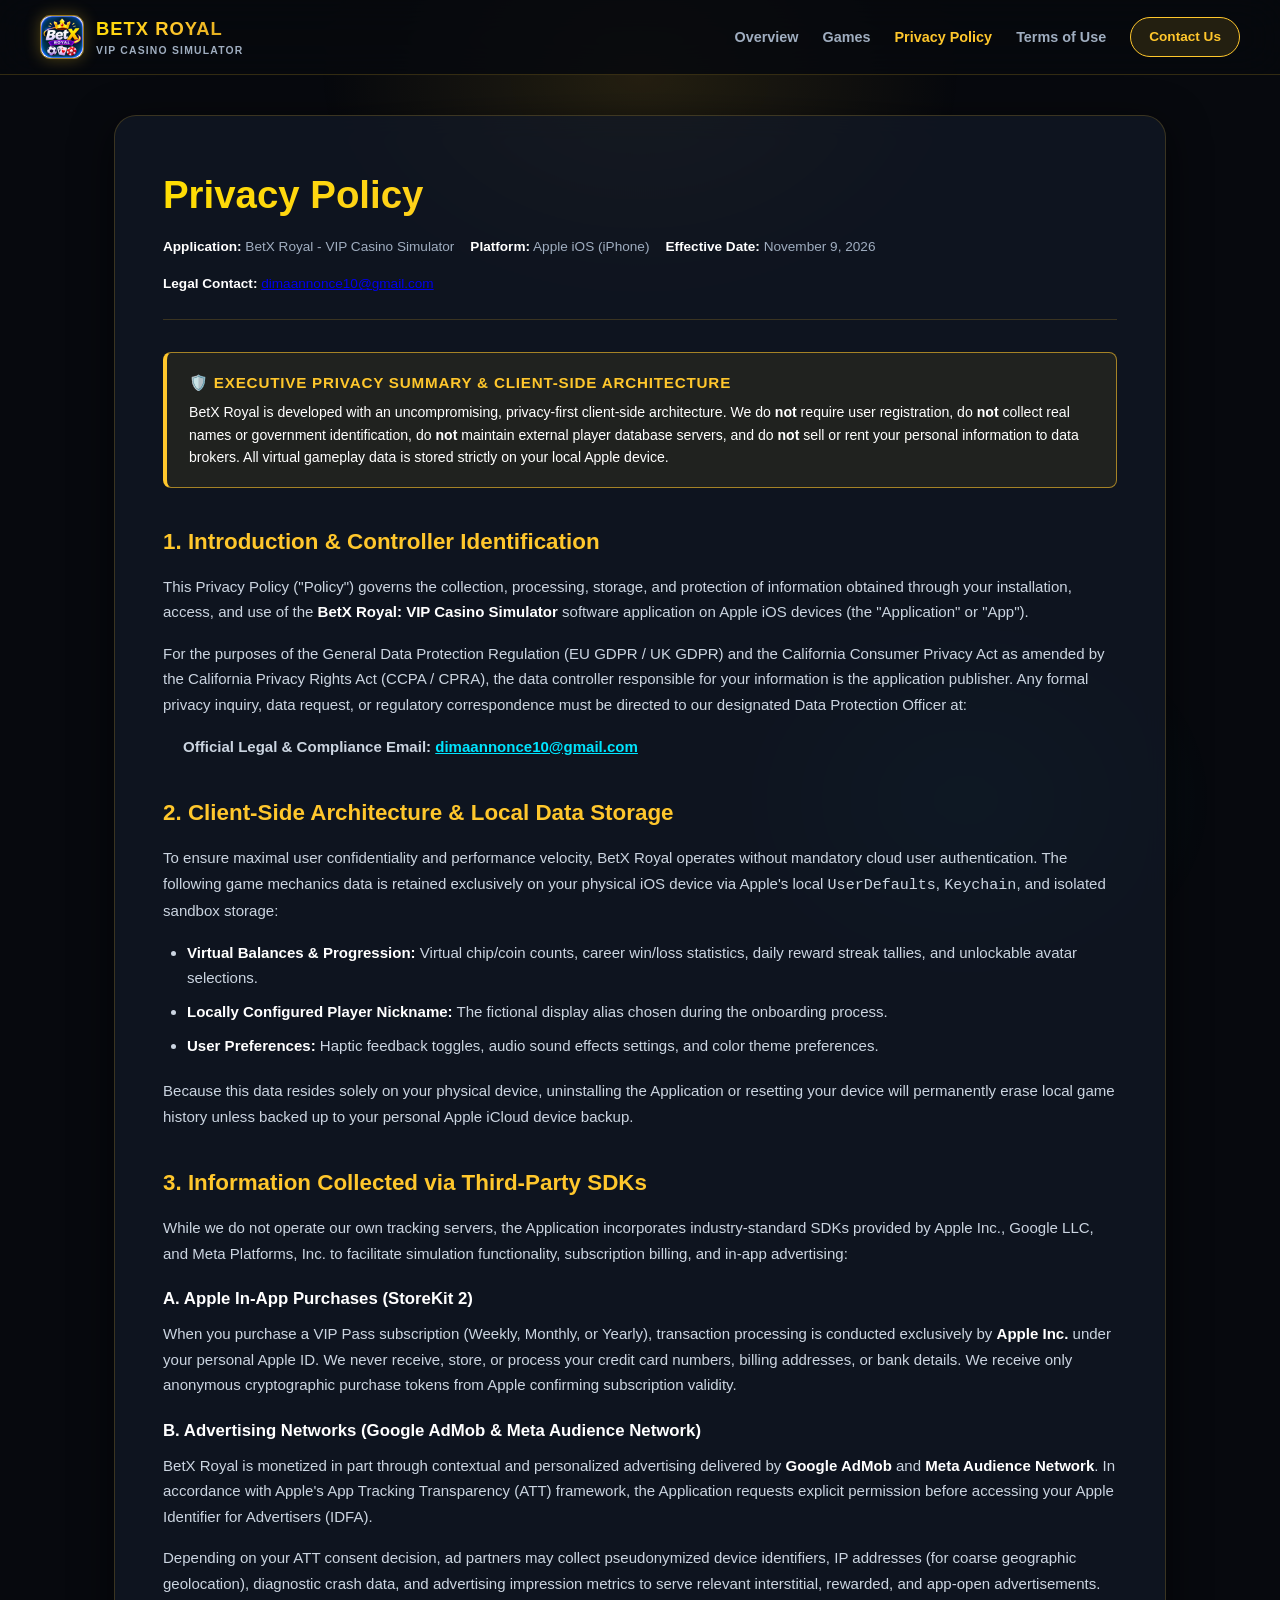
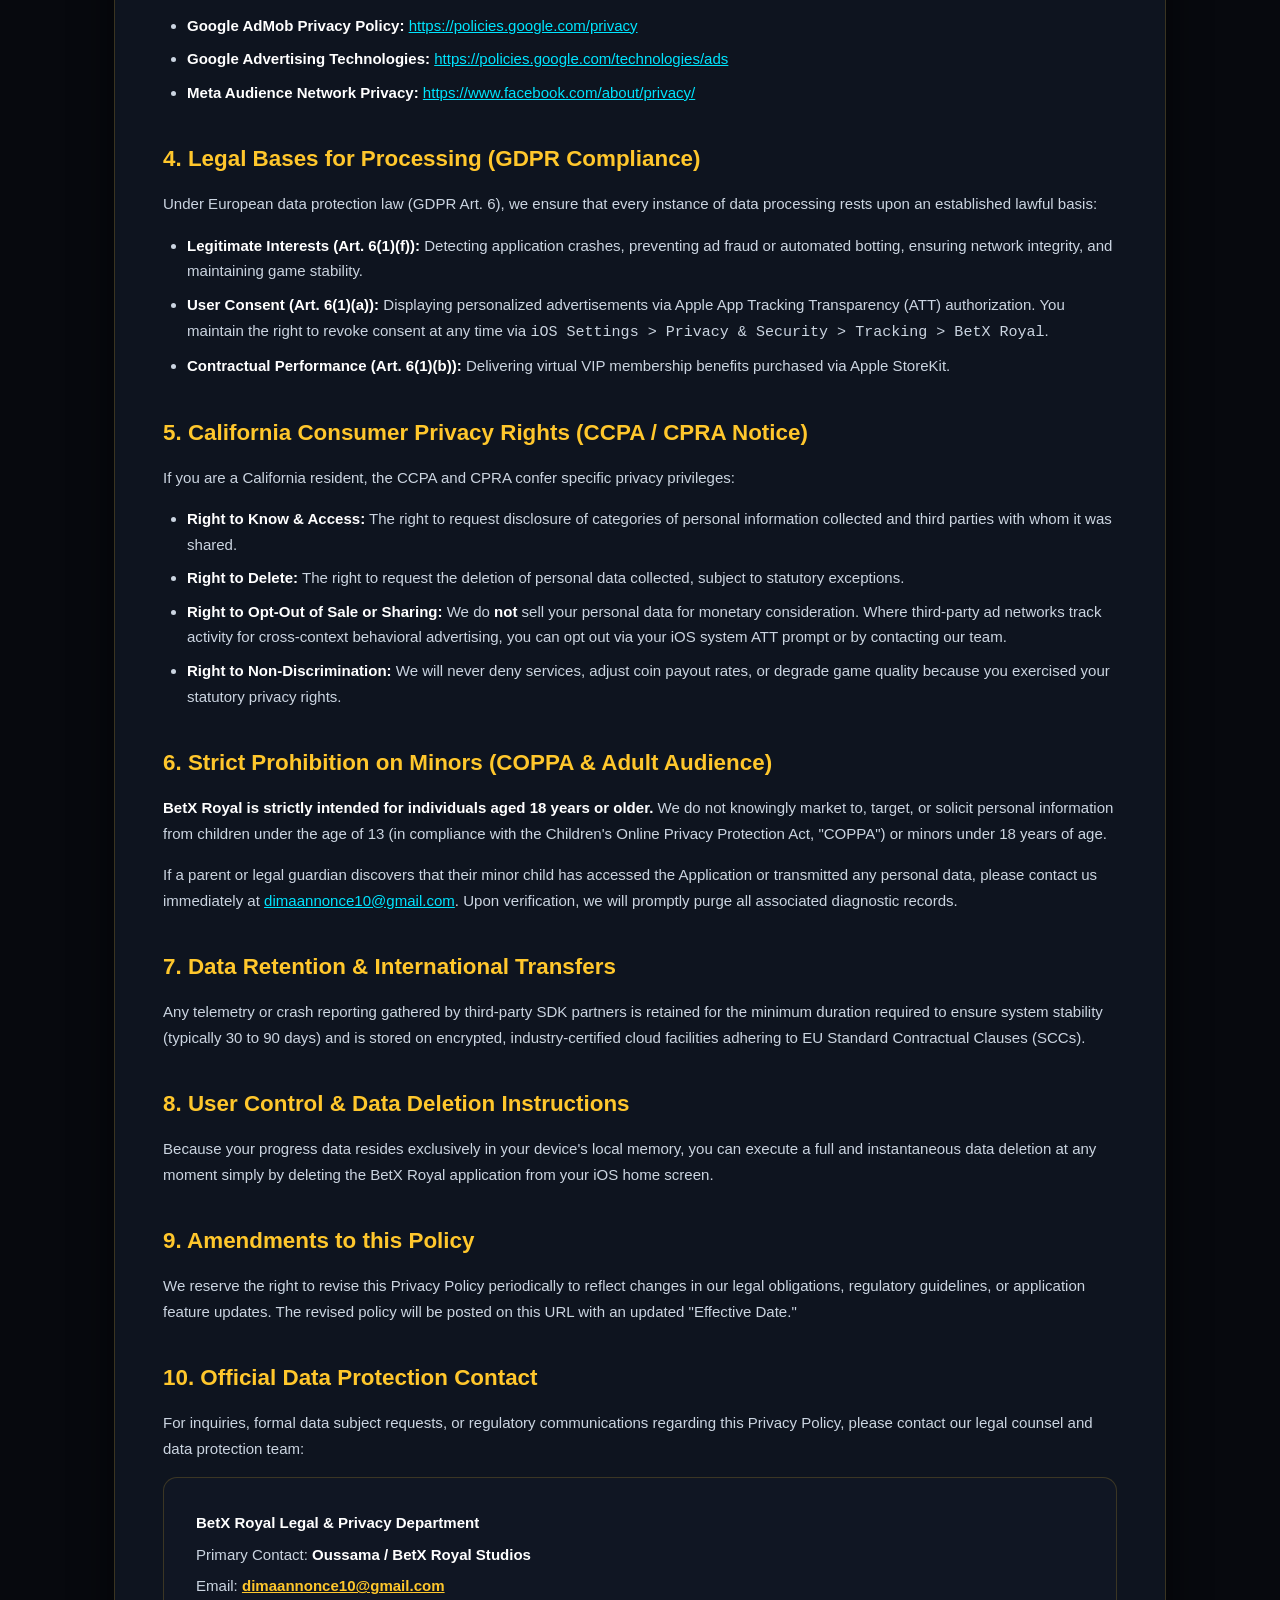
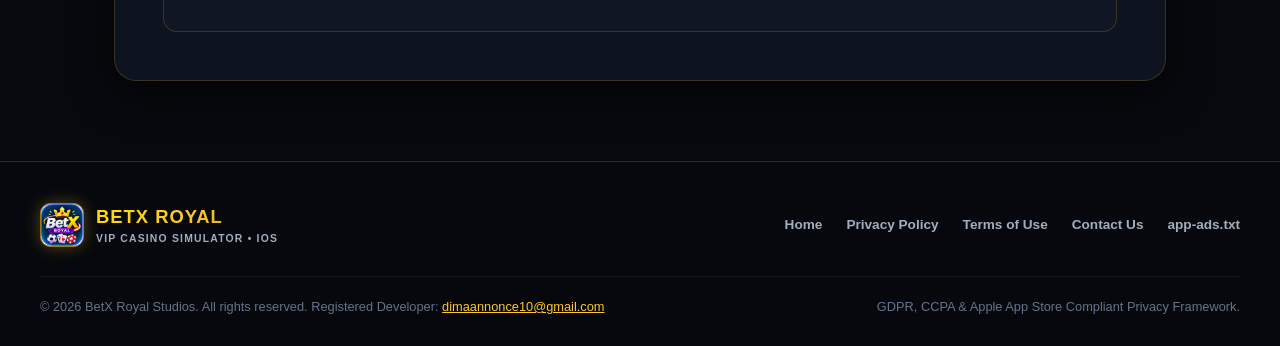
==== privacy.html @ 53bc8b68 "Add luxury marketing portal, lawyer-grade privacy policy, terms of use, contact hub, and app-ads.txt" ====
<!DOCTYPE html>
<html lang="en">
<head>
    <meta charset="UTF-8">
    <meta name="viewport" content="width=device-width, initial-scale=1.0">
    <title>Privacy Policy | BetX Royal - VIP Casino Simulator</title>
    <meta name="description" content="Official Privacy Policy for BetX Royal (iOS). Compliant with GDPR, CCPA/CPRA, and Apple App Store Review Guidelines.">
    <link rel="stylesheet" href="assets/style.css">
    <link rel="icon" type="image/png" href="assets/logo.png">
</head>
<body>
    <div class="bg-glow-1"></div>
    <div class="bg-glow-2"></div>

    <!-- Navigation Header -->
    <header class="navbar">
        <div class="nav-container">
            <a href="index.html" class="brand-link">
                <img src="assets/logo.png" alt="BetX Royal Logo" class="brand-logo">
                <div class="brand-text">
                    <h1>BETX ROYAL</h1>
                    <p>VIP Casino Simulator</p>
                </div>
            </a>
            <nav class="nav-links">
                <a href="index.html">Overview</a>
                <a href="index.html#games">Games</a>
                <a href="privacy.html" class="active">Privacy Policy</a>
                <a href="terms.html">Terms of Use</a>
                <a href="contact.html" class="btn-contact-nav">Contact Us</a>
            </nav>
        </div>
    </header>

    <!-- Main Content -->
    <main class="content-wrapper">
        <div class="legal-card">
            <div class="legal-header">
                <h1>Privacy Policy</h1>
                <div class="legal-meta">
                    <span><strong>Application:</strong> BetX Royal - VIP Casino Simulator</span>
                    <span><strong>Platform:</strong> Apple iOS (iPhone)</span>
                    <span><strong>Effective Date:</strong> November 9, 2026</span>
                    <span><strong>Legal Contact:</strong> <a href="mailto:dimaannonce10@gmail.com">dimaannonce10@gmail.com</a></span>
                </div>
            </div>

            <!-- Lawyer Alert Notice -->
            <div class="legal-alert">
                <h4>🛡️ Executive Privacy Summary & Client-Side Architecture</h4>
                <p>
                    BetX Royal is developed with an uncompromising, privacy-first client-side architecture. We do <strong>not</strong> require user registration, do <strong>not</strong> collect real names or government identification, do <strong>not</strong> maintain external player database servers, and do <strong>not</strong> sell or rent your personal information to data brokers. All virtual gameplay data is stored strictly on your local Apple device.
                </p>
            </div>

            <div class="legal-content">
                <h2>1. Introduction & Controller Identification</h2>
                <p>
                    This Privacy Policy ("Policy") governs the collection, processing, storage, and protection of information obtained through your installation, access, and use of the <strong>BetX Royal: VIP Casino Simulator</strong> software application on Apple iOS devices (the "Application" or "App"). 
                </p>
                <p>
                    For the purposes of the General Data Protection Regulation (EU GDPR / UK GDPR) and the California Consumer Privacy Act as amended by the California Privacy Rights Act (CCPA / CPRA), the data controller responsible for your information is the application publisher. Any formal privacy inquiry, data request, or regulatory correspondence must be directed to our designated Data Protection Officer at:
                </p>
                <p style="padding-left: 20px; font-weight: 600;">
                    Official Legal & Compliance Email: <a href="mailto:dimaannonce10@gmail.com">dimaannonce10@gmail.com</a>
                </p>

                <h2>2. Client-Side Architecture & Local Data Storage</h2>
                <p>
                    To ensure maximal user confidentiality and performance velocity, BetX Royal operates without mandatory cloud user authentication. The following game mechanics data is retained exclusively on your physical iOS device via Apple's local <code>UserDefaults</code>, <code>Keychain</code>, and isolated sandbox storage:
                </p>
                <ul>
                    <li><strong>Virtual Balances & Progression:</strong> Virtual chip/coin counts, career win/loss statistics, daily reward streak tallies, and unlockable avatar selections.</li>
                    <li><strong>Locally Configured Player Nickname:</strong> The fictional display alias chosen during the onboarding process.</li>
                    <li><strong>User Preferences:</strong> Haptic feedback toggles, audio sound effects settings, and color theme preferences.</li>
                </ul>
                <p>
                    Because this data resides solely on your physical device, uninstalling the Application or resetting your device will permanently erase local game history unless backed up to your personal Apple iCloud device backup.
                </p>

                <h2>3. Information Collected via Third-Party SDKs</h2>
                <p>
                    While we do not operate our own tracking servers, the Application incorporates industry-standard SDKs provided by Apple Inc., Google LLC, and Meta Platforms, Inc. to facilitate simulation functionality, subscription billing, and in-app advertising:
                </p>
                
                <h3>A. Apple In-App Purchases (StoreKit 2)</h3>
                <p>
                    When you purchase a VIP Pass subscription (Weekly, Monthly, or Yearly), transaction processing is conducted exclusively by <strong>Apple Inc.</strong> under your personal Apple ID. We never receive, store, or process your credit card numbers, billing addresses, or bank details. We receive only anonymous cryptographic purchase tokens from Apple confirming subscription validity.
                </p>

                <h3>B. Advertising Networks (Google AdMob & Meta Audience Network)</h3>
                <p>
                    BetX Royal is monetized in part through contextual and personalized advertising delivered by <strong>Google AdMob</strong> and <strong>Meta Audience Network</strong>. In accordance with Apple's App Tracking Transparency (ATT) framework, the Application requests explicit permission before accessing your Apple Identifier for Advertisers (IDFA).
                </p>
                <p>
                    Depending on your ATT consent decision, ad partners may collect pseudonymized device identifiers, IP addresses (for coarse geographic geolocation), diagnostic crash data, and advertising impression metrics to serve relevant interstitial, rewarded, and app-open advertisements.
                </p>
                <ul>
                    <li><strong>Google AdMob Privacy Policy:</strong> <a href="https://policies.google.com/privacy" target="_blank" rel="noopener">https://policies.google.com/privacy</a></li>
                    <li><strong>Google Advertising Technologies:</strong> <a href="https://policies.google.com/technologies/ads" target="_blank" rel="noopener">https://policies.google.com/technologies/ads</a></li>
                    <li><strong>Meta Audience Network Privacy:</strong> <a href="https://www.facebook.com/about/privacy/" target="_blank" rel="noopener">https://www.facebook.com/about/privacy/</a></li>
                </ul>

                <h2>4. Legal Bases for Processing (GDPR Compliance)</h2>
                <p>
                    Under European data protection law (GDPR Art. 6), we ensure that every instance of data processing rests upon an established lawful basis:
                </p>
                <ul>
                    <li><strong>Legitimate Interests (Art. 6(1)(f)):</strong> Detecting application crashes, preventing ad fraud or automated botting, ensuring network integrity, and maintaining game stability.</li>
                    <li><strong>User Consent (Art. 6(1)(a)):</strong> Displaying personalized advertisements via Apple App Tracking Transparency (ATT) authorization. You maintain the right to revoke consent at any time via <code>iOS Settings &gt; Privacy & Security &gt; Tracking &gt; BetX Royal</code>.</li>
                    <li><strong>Contractual Performance (Art. 6(1)(b)):</strong> Delivering virtual VIP membership benefits purchased via Apple StoreKit.</li>
                </ul>

                <h2>5. California Consumer Privacy Rights (CCPA / CPRA Notice)</h2>
                <p>
                    If you are a California resident, the CCPA and CPRA confer specific privacy privileges:
                </p>
                <ul>
                    <li><strong>Right to Know & Access:</strong> The right to request disclosure of categories of personal information collected and third parties with whom it was shared.</li>
                    <li><strong>Right to Delete:</strong> The right to request the deletion of personal data collected, subject to statutory exceptions.</li>
                    <li><strong>Right to Opt-Out of Sale or Sharing:</strong> We do <strong>not</strong> sell your personal data for monetary consideration. Where third-party ad networks track activity for cross-context behavioral advertising, you can opt out via your iOS system ATT prompt or by contacting our team.</li>
                    <li><strong>Right to Non-Discrimination:</strong> We will never deny services, adjust coin payout rates, or degrade game quality because you exercised your statutory privacy rights.</li>
                </ul>

                <h2>6. Strict Prohibition on Minors (COPPA & Adult Audience)</h2>
                <p>
                    <strong>BetX Royal is strictly intended for individuals aged 18 years or older.</strong> We do not knowingly market to, target, or solicit personal information from children under the age of 13 (in compliance with the Children's Online Privacy Protection Act, "COPPA") or minors under 18 years of age.
                </p>
                <p>
                    If a parent or legal guardian discovers that their minor child has accessed the Application or transmitted any personal data, please contact us immediately at <a href="mailto:dimaannonce10@gmail.com">dimaannonce10@gmail.com</a>. Upon verification, we will promptly purge all associated diagnostic records.
                </p>

                <h2>7. Data Retention & International Transfers</h2>
                <p>
                    Any telemetry or crash reporting gathered by third-party SDK partners is retained for the minimum duration required to ensure system stability (typically 30 to 90 days) and is stored on encrypted, industry-certified cloud facilities adhering to EU Standard Contractual Clauses (SCCs).
                </p>

                <h2>8. User Control & Data Deletion Instructions</h2>
                <p>
                    Because your progress data resides exclusively in your device's local memory, you can execute a full and instantaneous data deletion at any moment simply by deleting the BetX Royal application from your iOS home screen.
                </p>

                <h2>9. Amendments to this Policy</h2>
                <p>
                    We reserve the right to revise this Privacy Policy periodically to reflect changes in our legal obligations, regulatory guidelines, or application feature updates. The revised policy will be posted on this URL with an updated "Effective Date."
                </p>

                <h2>10. Official Data Protection Contact</h2>
                <p>
                    For inquiries, formal data subject requests, or regulatory communications regarding this Privacy Policy, please contact our legal counsel and data protection team:
                </p>
                <div class="contact-info-card" style="margin-top: 16px;">
                    <p style="margin-bottom: 6px;"><strong>BetX Royal Legal & Privacy Department</strong></p>
                    <p style="margin-bottom: 6px;">Primary Contact: <strong>Oussama / BetX Royal Studios</strong></p>
                    <p style="margin-bottom: 0;">Email: <a href="mailto:dimaannonce10@gmail.com" style="color: var(--gold); font-weight: 700;">dimaannonce10@gmail.com</a></p>
                </div>
            </div>
        </div>
    </main>

    <!-- Footer -->
    <footer class="footer">
        <div class="footer-container">
            <div class="footer-top">
                <a href="index.html" class="brand-link">
                    <img src="assets/logo.png" alt="BetX Royal" class="brand-logo">
                    <div class="brand-text">
                        <h1>BETX ROYAL</h1>
                        <p>VIP Casino Simulator &bull; iOS</p>
                    </div>
                </a>
                <div class="footer-links">
                    <a href="index.html">Home</a>
                    <a href="privacy.html">Privacy Policy</a>
                    <a href="terms.html">Terms of Use</a>
                    <a href="contact.html">Contact Us</a>
                    <a href="app-ads.txt">app-ads.txt</a>
                </div>
            </div>
            <div class="footer-bottom">
                <div>&copy; 2026 BetX Royal Studios. All rights reserved. Registered Developer: <a href="mailto:dimaannonce10@gmail.com" style="color: var(--gold);">dimaannonce10@gmail.com</a></div>
                <div>GDPR, CCPA & Apple App Store Compliant Privacy Framework.</div>
            </div>
        </div>
    </footer>
</body>
</html>
---- assets/style.css ----
:root {
    --bg-primary: #07090E;
    --bg-secondary: #0C1018;
    --bg-card: rgba(18, 24, 38, 0.75);
    --bg-card-hover: rgba(26, 34, 52, 0.9);
    --gold: #FFC72C;
    --gold-light: #FFE082;
    --gold-dark: #D4A017;
    --gold-gradient: linear-gradient(135deg, #FFDF00 0%, #FFC72C 50%, #D4A017 100%);
    --cyan: #00E5FF;
    --emerald: #00F084;
    --text-primary: #FFFFFF;
    --text-secondary: #A0AEC0;
    --text-muted: #64748B;
    --border-subtle: rgba(255, 199, 44, 0.18);
    --border-active: rgba(255, 199, 44, 0.6);
    --shadow-gold: 0 8px 32px rgba(255, 199, 44, 0.15);
    --shadow-cyan: 0 8px 32px rgba(0, 229, 255, 0.15);
    --radius-sm: 8px;
    --radius-md: 14px;
    --radius-lg: 22px;
}

* {
    margin: 0;
    padding: 0;
    box-sizing: border-box;
}

body {
    background-color: var(--bg-primary);
    color: var(--text-primary);
    font-family: -apple-system, BlinkMacSystemFont, "SF Pro Display", "Segoe UI", Roboto, Helvetica, Arial, sans-serif;
    line-height: 1.6;
    overflow-x: hidden;
    min-height: 100vh;
    display: flex;
    flex-direction: column;
}

/* Background Atmosphere Glows */
.bg-glow-1 {
    position: fixed;
    top: -150px;
    left: 50%;
    transform: translateX(-50%);
    width: 650px;
    height: 450px;
    background: radial-gradient(ellipse at center, rgba(255, 199, 44, 0.12) 0%, rgba(7, 9, 14, 0) 70%);
    pointer-events: none;
    z-index: 0;
}

.bg-glow-2 {
    position: fixed;
    bottom: -100px;
    right: 5%;
    width: 500px;
    height: 400px;
    background: radial-gradient(ellipse at center, rgba(0, 229, 255, 0.08) 0%, rgba(7, 9, 14, 0) 70%);
    pointer-events: none;
    z-index: 0;
}

/* Navigation Header */
header.navbar {
    position: sticky;
    top: 0;
    backdrop-filter: blur(20px);
    -webkit-backdrop-filter: blur(20px);
    background: rgba(7, 9, 14, 0.85);
    border-bottom: 1px solid var(--border-subtle);
    z-index: 100;
    padding: 14px 24px;
}

.nav-container {
    max-width: 1200px;
    margin: 0 auto;
    display: flex;
    justify-content: space-between;
    align-items: center;
}

.brand-link {
    display: flex;
    align-items: center;
    gap: 12px;
    text-decoration: none;
    color: var(--text-primary);
}

.brand-logo {
    width: 44px;
    height: 44px;
    border-radius: 10px;
    border: 1px solid var(--border-active);
    box-shadow: 0 0 16px rgba(255, 199, 44, 0.3);
    object-fit: cover;
}

.brand-text h1 {
    font-size: 1.15rem;
    font-weight: 900;
    letter-spacing: 1px;
    background: var(--gold-gradient);
    -webkit-background-clip: text;
    -webkit-text-fill-color: transparent;
}

.brand-text p {
    font-size: 0.65rem;
    font-weight: 700;
    letter-spacing: 1.2px;
    color: var(--text-secondary);
    text-transform: uppercase;
}

nav.nav-links {
    display: flex;
    align-items: center;
    gap: 24px;
}

nav.nav-links a {
    color: var(--text-secondary);
    text-decoration: none;
    font-size: 0.9rem;
    font-weight: 600;
    transition: color 0.2s ease, transform 0.2s ease;
}

nav.nav-links a:hover,
nav.nav-links a.active {
    color: var(--gold);
}

.btn-contact-nav {
    padding: 8px 18px;
    border-radius: 30px;
    background: rgba(255, 199, 44, 0.12);
    border: 1px solid var(--gold);
    color: var(--gold) !important;
    font-size: 0.85rem !important;
    font-weight: 700 !important;
}

.btn-contact-nav:hover {
    background: var(--gold) !important;
    color: #000000 !important;
    box-shadow: var(--shadow-gold);
}

/* Layout Container */
main.content-wrapper {
    flex: 1;
    max-width: 1100px;
    width: 100%;
    margin: 0 auto;
    padding: 40px 24px 80px;
    position: relative;
    z-index: 1;
}

/* Hero Section */
.hero-section {
    text-align: center;
    padding: 40px 0 60px;
}

.badge-pill {
    display: inline-flex;
    align-items: center;
    gap: 8px;
    padding: 6px 16px;
    background: rgba(255, 199, 44, 0.12);
    border: 1px solid var(--border-active);
    border-radius: 30px;
    font-size: 0.75rem;
    font-weight: 800;
    letter-spacing: 1px;
    color: var(--gold);
    text-transform: uppercase;
    margin-bottom: 24px;
    box-shadow: 0 0 20px rgba(255, 199, 44, 0.2);
}

.hero-title {
    font-size: 3rem;
    font-weight: 900;
    line-height: 1.15;
    margin-bottom: 18px;
    letter-spacing: -0.5px;
}

.hero-title span.highlight {
    background: var(--gold-gradient);
    -webkit-background-clip: text;
    -webkit-text-fill-color: transparent;
}

.hero-subtitle {
    font-size: 1.15rem;
    color: var(--text-secondary);
    max-width: 720px;
    margin: 0 auto 36px;
}

.hero-cta-group {
    display: flex;
    justify-content: center;
    gap: 16px;
    flex-wrap: wrap;
    margin-bottom: 50px;
}

.btn-primary {
    display: inline-flex;
    align-items: center;
    gap: 10px;
    padding: 14px 32px;
    background: var(--gold-gradient);
    color: #07090E;
    font-weight: 800;
    font-size: 1rem;
    border-radius: 30px;
    text-decoration: none;
    box-shadow: var(--shadow-gold);
    transition: transform 0.2s, box-shadow 0.2s;
}

.btn-primary:hover {
    transform: translateY(-2px);
    box-shadow: 0 12px 36px rgba(255, 199, 44, 0.35);
}

.btn-secondary {
    display: inline-flex;
    align-items: center;
    gap: 10px;
    padding: 14px 28px;
    background: rgba(255, 255, 255, 0.05);
    color: var(--text-primary);
    border: 1px solid var(--border-subtle);
    font-weight: 700;
    font-size: 1rem;
    border-radius: 30px;
    text-decoration: none;
    transition: background 0.2s, border-color 0.2s;
}

.btn-secondary:hover {
    background: rgba(255, 255, 255, 0.1);
    border-color: var(--gold);
}

.hero-banner-container {
    border-radius: var(--radius-lg);
    overflow: hidden;
    border: 1px solid var(--border-active);
    box-shadow: 0 20px 60px rgba(0, 0, 0, 0.8), 0 0 30px rgba(255, 199, 44, 0.15);
    margin-bottom: 70px;
}

.hero-banner-img {
    width: 100%;
    height: auto;
    display: block;
}

/* Feature Pillars Grid */
.pillars-grid {
    display: grid;
    grid-template-columns: repeat(auto-fit, minmax(240px, 1fr));
    gap: 20px;
    margin-bottom: 80px;
}

.pillar-card {
    background: var(--bg-card);
    border: 1px solid var(--border-subtle);
    border-radius: var(--radius-md);
    padding: 28px 24px;
    transition: transform 0.3s, border-color 0.3s, background 0.3s;
}

.pillar-card:hover {
    transform: translateY(-4px);
    border-color: var(--border-active);
    background: var(--bg-card-hover);
    box-shadow: var(--shadow-gold);
}

.pillar-icon {
    font-size: 2rem;
    margin-bottom: 14px;
    display: inline-block;
}

.pillar-title {
    font-size: 1.15rem;
    font-weight: 800;
    margin-bottom: 8px;
    color: var(--text-primary);
}

.pillar-desc {
    font-size: 0.9rem;
    color: var(--text-secondary);
    line-height: 1.5;
}

/* Games Grid */
.section-heading {
    text-align: center;
    margin-bottom: 36px;
}

.section-heading h2 {
    font-size: 2.2rem;
    font-weight: 900;
    margin-bottom: 10px;
}

.section-heading p {
    color: var(--text-secondary);
    font-size: 1rem;
}

.games-grid {
    display: grid;
    grid-template-columns: repeat(auto-fill, minmax(300px, 1fr));
    gap: 24px;
    margin-bottom: 80px;
}

.game-card {
    background: var(--bg-card);
    border: 1px solid var(--border-subtle);
    border-radius: var(--radius-md);
    overflow: hidden;
    transition: transform 0.3s, border-color 0.3s, box-shadow 0.3s;
}

.game-card:hover {
    transform: translateY(-5px);
    border-color: var(--border-active);
    box-shadow: var(--shadow-gold);
}

.game-thumb-wrapper {
    position: relative;
    width: 100%;
    aspect-ratio: 600 / 420;
    overflow: hidden;
    background: #000;
}

.game-thumb-img {
    width: 100%;
    height: 100%;
    object-fit: cover;
    transition: transform 0.5s ease;
}

.game-card:hover .game-thumb-img {
    transform: scale(1.05);
}

.game-badge {
    position: absolute;
    top: 10px;
    right: 10px;
    background: rgba(7, 9, 14, 0.85);
    border: 1px solid var(--border-active);
    color: var(--gold);
    font-size: 0.7rem;
    font-weight: 800;
    padding: 4px 10px;
    border-radius: 20px;
    backdrop-filter: blur(8px);
}

.game-info {
    padding: 18px 20px;
}

.game-name {
    font-size: 1.15rem;
    font-weight: 800;
    color: var(--text-primary);
    margin-bottom: 4px;
}

.game-desc {
    font-size: 0.85rem;
    color: var(--text-secondary);
    line-height: 1.4;
}

/* Legal Documents Content Box */
.legal-card {
    background: var(--bg-card);
    border: 1px solid var(--border-subtle);
    border-radius: var(--radius-lg);
    padding: 48px;
    backdrop-filter: blur(12px);
    box-shadow: 0 10px 40px rgba(0, 0, 0, 0.6);
}

.legal-header {
    border-bottom: 1px solid var(--border-subtle);
    padding-bottom: 24px;
    margin-bottom: 32px;
}

.legal-header h1 {
    font-size: 2.4rem;
    font-weight: 900;
    margin-bottom: 10px;
    background: var(--gold-gradient);
    -webkit-background-clip: text;
    -webkit-text-fill-color: transparent;
}

.legal-meta {
    display: flex;
    flex-wrap: wrap;
    gap: 16px;
    font-size: 0.85rem;
    color: var(--text-secondary);
}

.legal-meta span strong {
    color: var(--text-primary);
}

/* Legal Disclaimer Alert Box */
.legal-alert {
    background: rgba(255, 199, 44, 0.08);
    border: 1px solid var(--border-active);
    border-left: 4px solid var(--gold);
    border-radius: var(--radius-sm);
    padding: 18px 22px;
    margin: 28px 0;
}

.legal-alert h4 {
    color: var(--gold);
    font-size: 0.95rem;
    font-weight: 800;
    margin-bottom: 6px;
    text-transform: uppercase;
    letter-spacing: 0.8px;
}

.legal-alert p {
    font-size: 0.88rem;
    color: var(--text-primary);
    line-height: 1.6;
}

/* Legal Section Formatting */
.legal-content h2 {
    font-size: 1.4rem;
    font-weight: 800;
    margin-top: 36px;
    margin-bottom: 14px;
    color: var(--gold);
    display: flex;
    align-items: center;
    gap: 8px;
}

.legal-content h3 {
    font-size: 1.05rem;
    font-weight: 700;
    margin-top: 20px;
    margin-bottom: 8px;
    color: var(--text-primary);
}

.legal-content p {
    font-size: 0.94rem;
    color: #CBD5E1;
    margin-bottom: 16px;
    line-height: 1.7;
}

.legal-content ul, .legal-content ol {
    margin: 12px 0 20px 24px;
    color: #CBD5E1;
    font-size: 0.94rem;
    line-height: 1.7;
}

.legal-content li {
    margin-bottom: 8px;
}

.legal-content strong {
    color: var(--text-primary);
}

.legal-content a {
    color: var(--cyan);
    text-decoration: underline;
}

/* Contact Hub Styling */
.contact-grid {
    display: grid;
    grid-template-columns: 1fr 1.2fr;
    gap: 36px;
    margin-top: 24px;
}

.contact-info-card {
    background: var(--bg-card);
    border: 1px solid var(--border-subtle);
    border-radius: var(--radius-md);
    padding: 32px;
}

.contact-info-item {
    display: flex;
    align-items: flex-start;
    gap: 16px;
    margin-bottom: 24px;
}

.contact-icon {
    font-size: 1.4rem;
    color: var(--gold);
    background: rgba(255, 199, 44, 0.1);
    border-radius: 10px;
    padding: 10px;
    display: flex;
    align-items: center;
    justify-content: center;
}

.contact-details h4 {
    font-size: 0.95rem;
    font-weight: 700;
    color: var(--text-primary);
    margin-bottom: 4px;
}

.contact-details p, .contact-details a {
    font-size: 0.88rem;
    color: var(--text-secondary);
    text-decoration: none;
}

.contact-details a:hover {
    color: var(--gold);
}

.contact-form {
    background: var(--bg-card);
    border: 1px solid var(--border-subtle);
    border-radius: var(--radius-md);
    padding: 32px;
}

.form-group {
    margin-bottom: 20px;
}

.form-label {
    display: block;
    font-size: 0.85rem;
    font-weight: 700;
    color: var(--text-primary);
    margin-bottom: 8px;
}

.form-control {
    width: 100%;
    background: rgba(7, 9, 14, 0.7);
    border: 1px solid var(--border-subtle);
    border-radius: var(--radius-sm);
    padding: 12px 16px;
    color: var(--text-primary);
    font-size: 0.95rem;
    transition: border-color 0.2s, box-shadow 0.2s;
}

.form-control:focus {
    outline: none;
    border-color: var(--gold);
    box-shadow: 0 0 10px rgba(255, 199, 44, 0.25);
}

textarea.form-control {
    min-height: 120px;
    resize: vertical;
}

/* Footer */
footer.footer {
    border-top: 1px solid var(--border-subtle);
    background: rgba(7, 9, 14, 0.95);
    padding: 40px 24px 30px;
    margin-top: auto;
    position: relative;
    z-index: 10;
}

.footer-container {
    max-width: 1200px;
    margin: 0 auto;
    display: flex;
    flex-direction: column;
    gap: 28px;
}

.footer-top {
    display: flex;
    justify-content: space-between;
    align-items: center;
    flex-wrap: wrap;
    gap: 20px;
}

.footer-links {
    display: flex;
    gap: 24px;
    flex-wrap: wrap;
}

.footer-links a {
    color: var(--text-secondary);
    text-decoration: none;
    font-size: 0.85rem;
    font-weight: 600;
    transition: color 0.2s;
}

.footer-links a:hover {
    color: var(--gold);
}

.footer-bottom {
    border-top: 1px solid rgba(255, 255, 255, 0.06);
    padding-top: 20px;
    display: flex;
    justify-content: space-between;
    align-items: center;
    flex-wrap: wrap;
    gap: 16px;
    font-size: 0.8rem;
    color: var(--text-muted);
}

/* Responsive adjustments */
@media (max-width: 860px) {
    .hero-title {
        font-size: 2.2rem;
    }
    nav.nav-links {
        display: none;
    }
    .contact-grid {
        grid-template-columns: 1fr;
    }
    .legal-card {
        padding: 24px;
    }
}
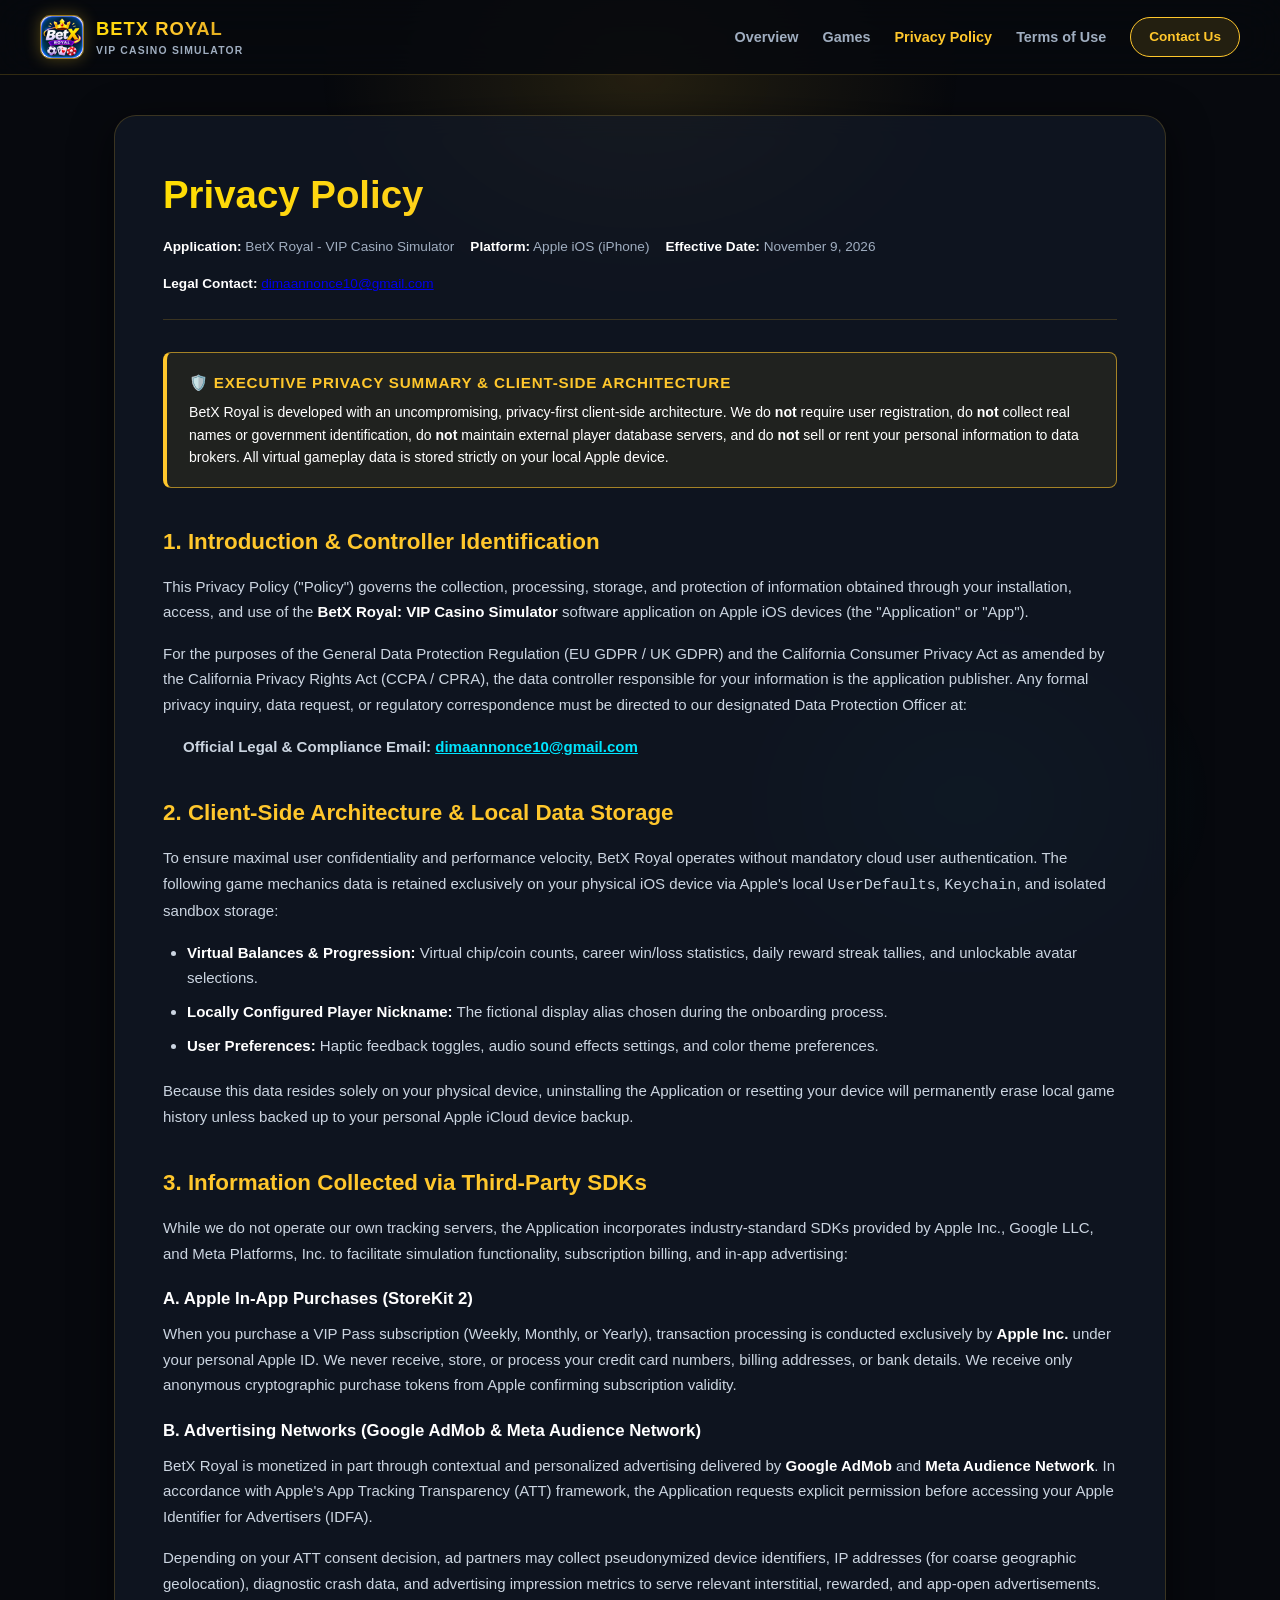
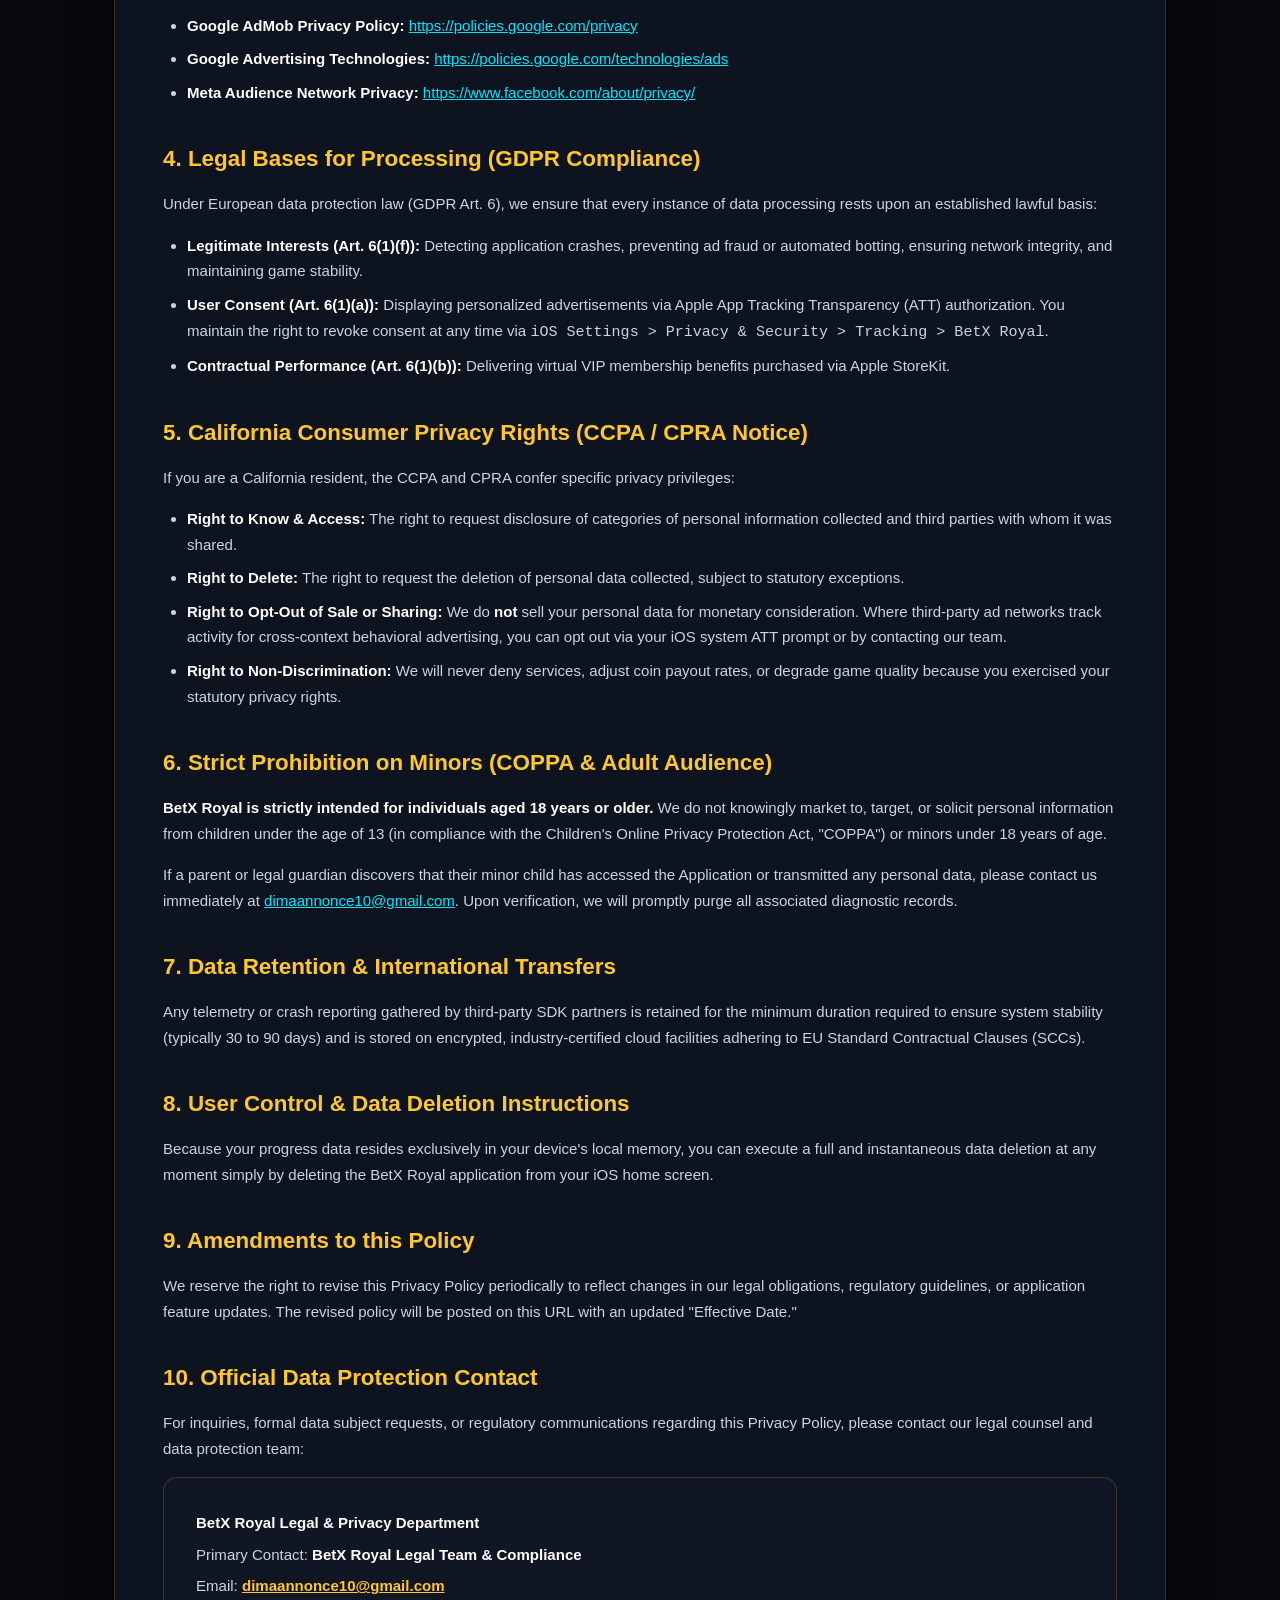
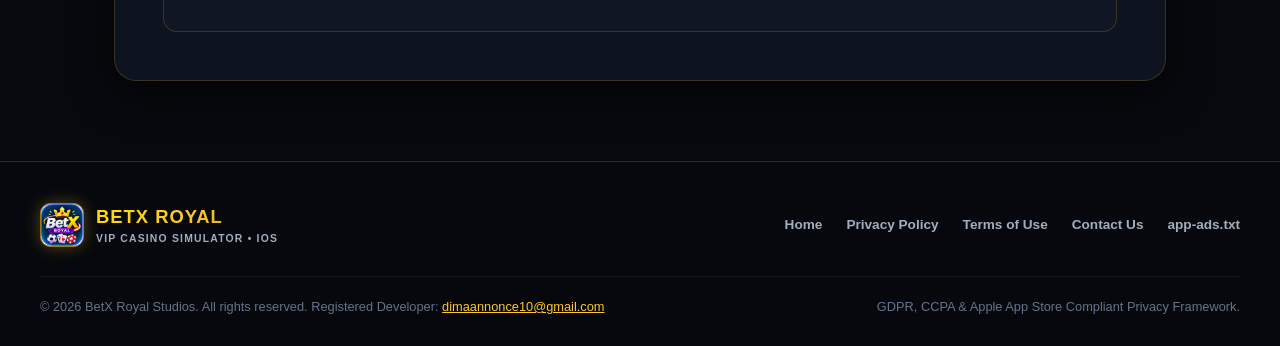
==== commit f03c9cbc: "Anonymize legal contact to BetX Royal Legal Team" ====
--- a/privacy.html
+++ b/privacy.html
@@ -151,7 +151,7 @@
                 </p>
                 <div class="contact-info-card" style="margin-top: 16px;">
                     <p style="margin-bottom: 6px;"><strong>BetX Royal Legal & Privacy Department</strong></p>
-                    <p style="margin-bottom: 6px;">Primary Contact: <strong>Oussama / BetX Royal Studios</strong></p>
+                    <p style="margin-bottom: 6px;">Primary Contact: <strong>BetX Royal Legal Team & Compliance</strong></p>
                     <p style="margin-bottom: 0;">Email: <a href="mailto:dimaannonce10@gmail.com" style="color: var(--gold); font-weight: 700;">dimaannonce10@gmail.com</a></p>
                 </div>
             </div>
@@ -185,3 +185,4 @@
     </footer>
 </body>
 </html>
+
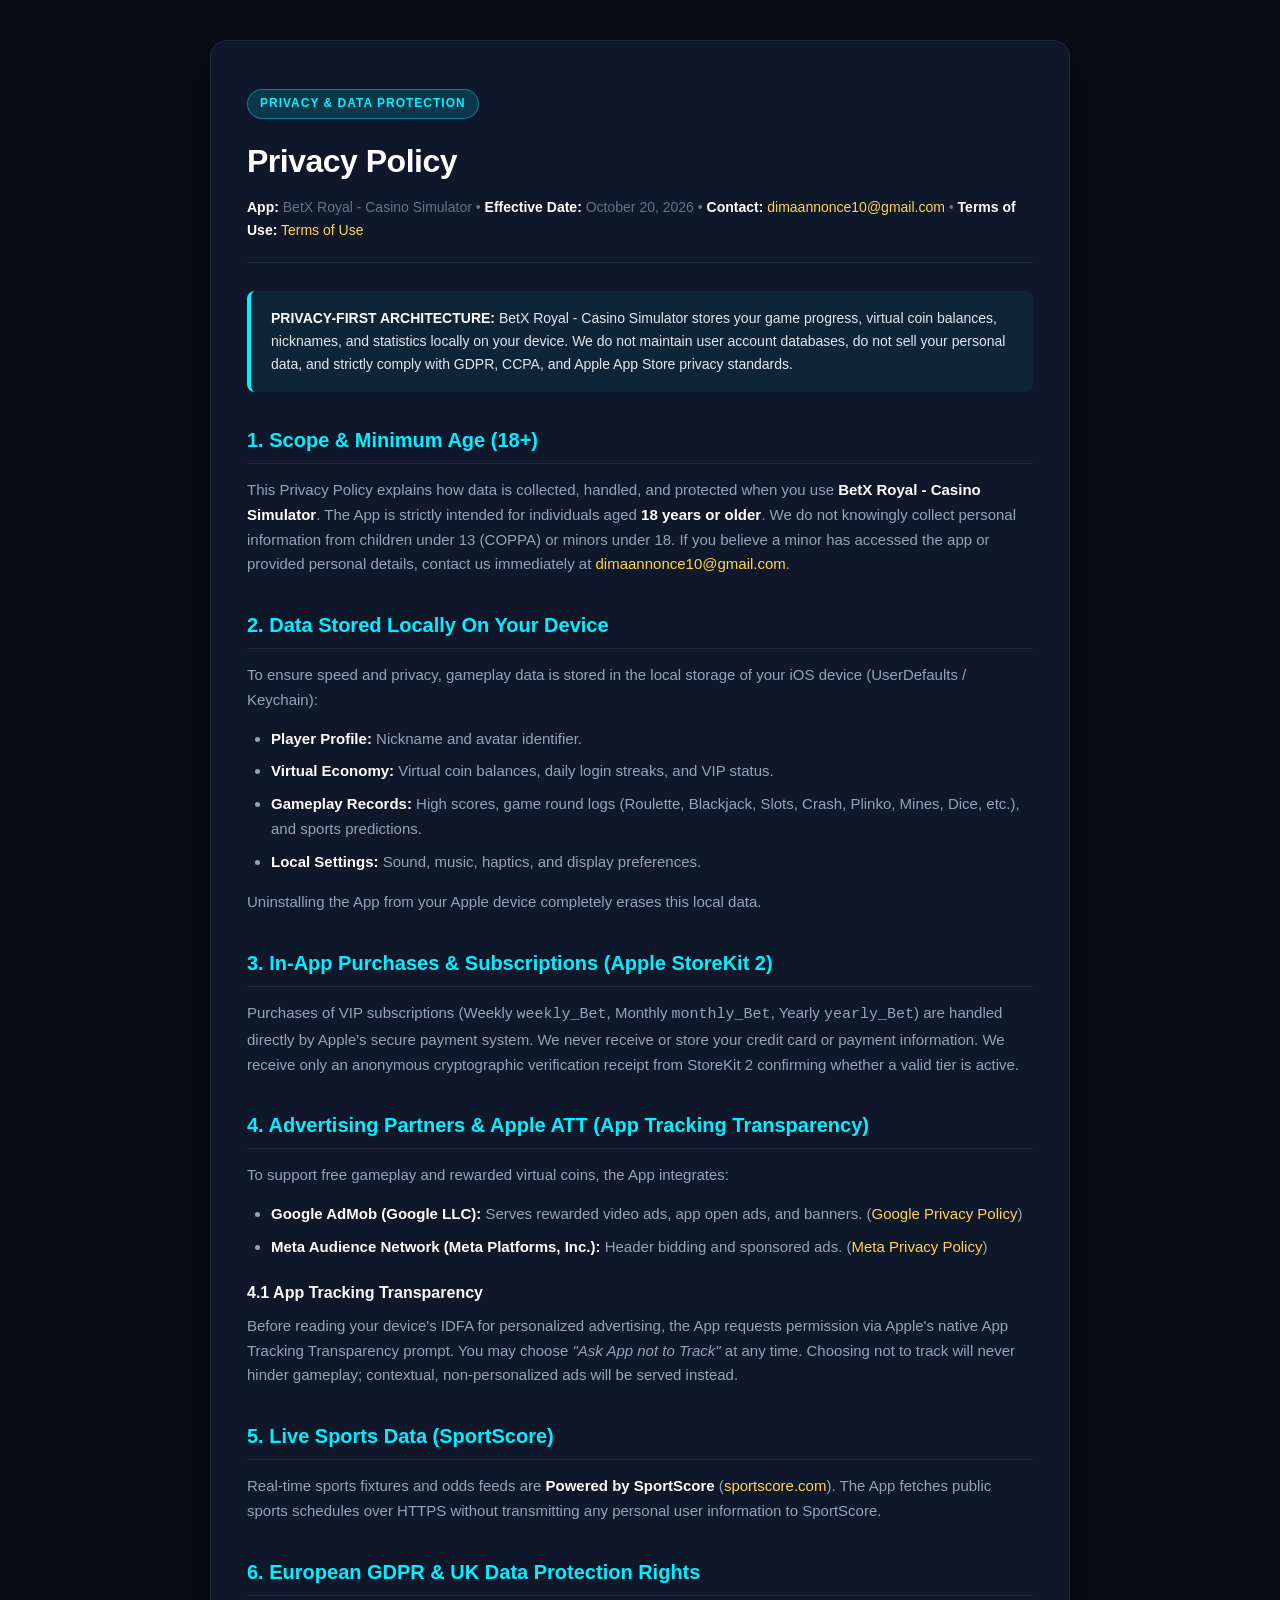
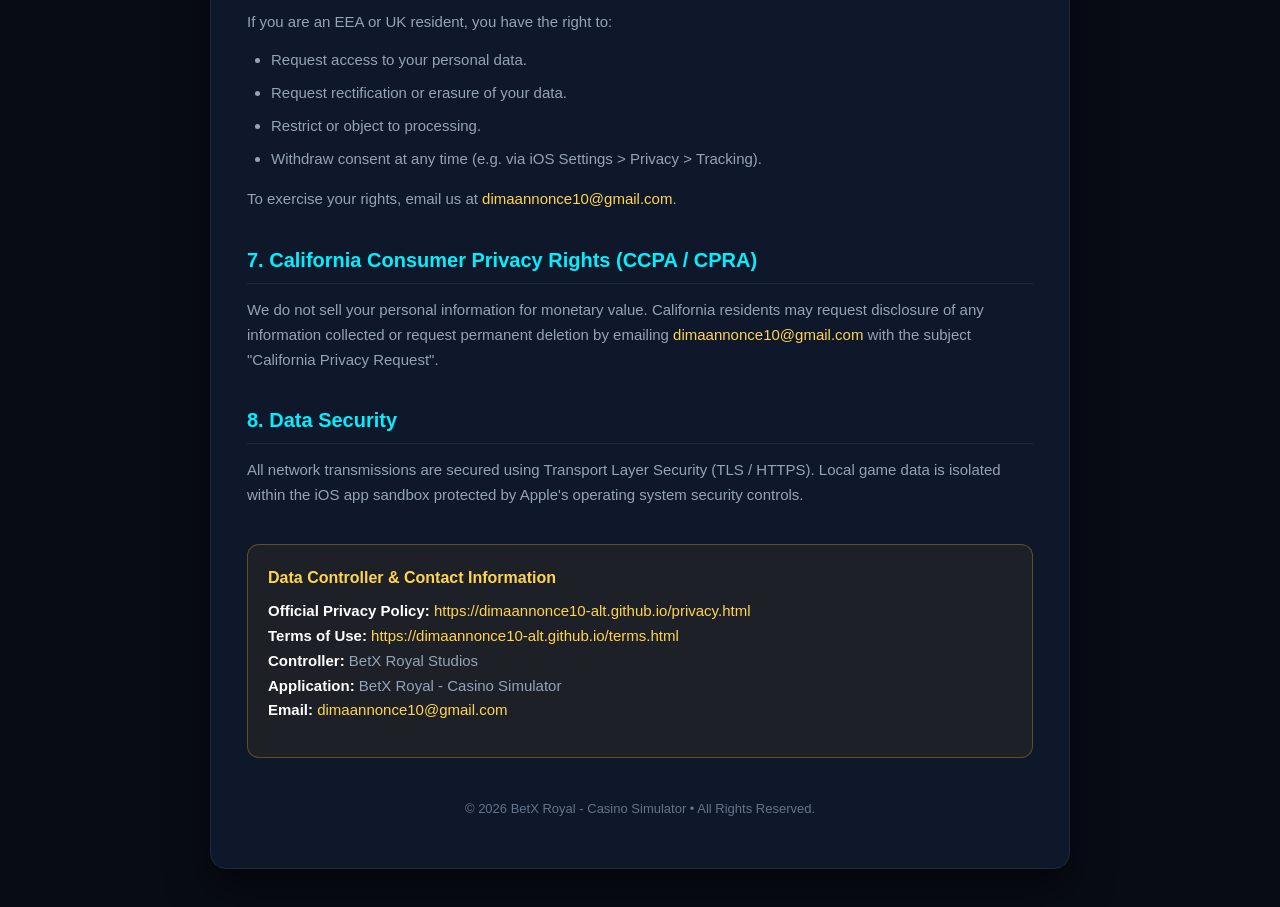
==== commit 547f93e1: "chore(legal): update VIP subscription product IDs to weekly_Bet, monthly_Bet, and yearly_Bet" ====
--- a/privacy.html
+++ b/privacy.html
@@ -3,186 +3,200 @@
 <head>
     <meta charset="UTF-8">
     <meta name="viewport" content="width=device-width, initial-scale=1.0">
-    <title>Privacy Policy | BetX Royal - VIP Casino Simulator</title>
-    <meta name="description" content="Official Privacy Policy for BetX Royal (iOS). Compliant with GDPR, CCPA/CPRA, and Apple App Store Review Guidelines.">
-    <link rel="stylesheet" href="assets/style.css">
-    <link rel="icon" type="image/png" href="assets/logo.png">
+    <title>Privacy Policy | BetX Royal - Casino Simulator</title>
+    <style>
+        :root {
+            --bg-color: #080C15;
+            --card-bg: #0F172A;
+            --border-color: #1E293B;
+            --gold: #FFB800;
+            --gold-bright: #FFD54F;
+            --text-main: #F8FAFC;
+            --text-sub: #94A3B8;
+            --text-muted: #64748B;
+            --cyan: #00F0FF;
+        }
+        * { box-sizing: border-box; margin: 0; padding: 0; }
+        body {
+            background-color: var(--bg-color);
+            color: var(--text-main);
+            font-family: -apple-system, BlinkMacSystemFont, "Segoe UI", Roboto, Helvetica, Arial, sans-serif;
+            line-height: 1.65;
+            padding: 40px 20px;
+        }
+        .container {
+            max-width: 860px;
+            margin: 0 auto;
+            background: var(--card-bg);
+            border: 1px solid var(--border-color);
+            border-radius: 16px;
+            padding: 48px 36px;
+            box-shadow: 0 20px 40px rgba(0,0,0,0.5);
+        }
+        .badge {
+            display: inline-block;
+            background: rgba(0, 240, 255, 0.15);
+            color: var(--cyan);
+            border: 1px solid rgba(0, 240, 255, 0.4);
+            padding: 4px 12px;
+            border-radius: 9999px;
+            font-size: 12px;
+            font-weight: 700;
+            text-transform: uppercase;
+            letter-spacing: 1px;
+            margin-bottom: 16px;
+        }
+        h1 {
+            font-size: 32px;
+            font-weight: 900;
+            letter-spacing: -0.5px;
+            margin-bottom: 8px;
+            color: #FFFFFF;
+        }
+        .meta {
+            color: var(--text-muted);
+            font-size: 14px;
+            margin-bottom: 28px;
+            padding-bottom: 20px;
+            border-bottom: 1px solid var(--border-color);
+        }
+        .highlight-box {
+            background: rgba(0, 240, 255, 0.06);
+            border-left: 4px solid var(--cyan);
+            padding: 16px 20px;
+            border-radius: 8px;
+            margin: 24px 0;
+            font-size: 14px;
+            color: #E2E8F0;
+        }
+        h2 {
+            font-size: 20px;
+            font-weight: 800;
+            color: var(--cyan);
+            margin: 32px 0 14px 0;
+            padding-bottom: 6px;
+            border-bottom: 1px solid rgba(255, 255, 255, 0.08);
+        }
+        h3 {
+            font-size: 16px;
+            font-weight: 700;
+            color: var(--text-main);
+            margin: 20px 0 8px 0;
+        }
+        p, li {
+            color: var(--text-sub);
+            font-size: 15px;
+            margin-bottom: 14px;
+        }
+        ul {
+            padding-left: 24px;
+            margin-bottom: 16px;
+        }
+        li {
+            margin-bottom: 8px;
+        }
+        strong {
+            color: #FFFFFF;
+        }
+        a {
+            color: var(--gold-bright);
+            text-decoration: none;
+            transition: color 0.2s;
+        }
+        a:hover {
+            color: #FFE082;
+            text-decoration: underline;
+        }
+        .contact-card {
+            background: rgba(255, 184, 0, 0.06);
+            border: 1px solid rgba(255, 184, 0, 0.3);
+            padding: 20px;
+            border-radius: 12px;
+            margin-top: 36px;
+        }
+        .contact-card h3 {
+            margin-top: 0;
+            color: var(--gold-bright);
+        }
+        .footer {
+            margin-top: 40px;
+            text-align: center;
+            font-size: 13px;
+            color: var(--text-muted);
+        }
+    </style>
 </head>
 <body>
-    <div class="bg-glow-1"></div>
-    <div class="bg-glow-2"></div>
-
-    <!-- Navigation Header -->
-    <header class="navbar">
-        <div class="nav-container">
-            <a href="index.html" class="brand-link">
-                <img src="assets/logo.png" alt="BetX Royal Logo" class="brand-logo">
-                <div class="brand-text">
-                    <h1>BETX ROYAL</h1>
-                    <p>VIP Casino Simulator</p>
-                </div>
-            </a>
-            <nav class="nav-links">
-                <a href="index.html">Overview</a>
-                <a href="index.html#games">Games</a>
-                <a href="privacy.html" class="active">Privacy Policy</a>
-                <a href="terms.html">Terms of Use</a>
-                <a href="contact.html" class="btn-contact-nav">Contact Us</a>
-            </nav>
-        </div>
-    </header>
-
-    <!-- Main Content -->
-    <main class="content-wrapper">
-        <div class="legal-card">
-            <div class="legal-header">
-                <h1>Privacy Policy</h1>
-                <div class="legal-meta">
-                    <span><strong>Application:</strong> BetX Royal - VIP Casino Simulator</span>
-                    <span><strong>Platform:</strong> Apple iOS (iPhone)</span>
-                    <span><strong>Effective Date:</strong> November 9, 2026</span>
-                    <span><strong>Legal Contact:</strong> <a href="mailto:dimaannonce10@gmail.com">dimaannonce10@gmail.com</a></span>
-                </div>
-            </div>
-
-            <!-- Lawyer Alert Notice -->
-            <div class="legal-alert">
-                <h4>🛡️ Executive Privacy Summary & Client-Side Architecture</h4>
-                <p>
-                    BetX Royal is developed with an uncompromising, privacy-first client-side architecture. We do <strong>not</strong> require user registration, do <strong>not</strong> collect real names or government identification, do <strong>not</strong> maintain external player database servers, and do <strong>not</strong> sell or rent your personal information to data brokers. All virtual gameplay data is stored strictly on your local Apple device.
-                </p>
-            </div>
-
-            <div class="legal-content">
-                <h2>1. Introduction & Controller Identification</h2>
-                <p>
-                    This Privacy Policy ("Policy") governs the collection, processing, storage, and protection of information obtained through your installation, access, and use of the <strong>BetX Royal: VIP Casino Simulator</strong> software application on Apple iOS devices (the "Application" or "App"). 
-                </p>
-                <p>
-                    For the purposes of the General Data Protection Regulation (EU GDPR / UK GDPR) and the California Consumer Privacy Act as amended by the California Privacy Rights Act (CCPA / CPRA), the data controller responsible for your information is the application publisher. Any formal privacy inquiry, data request, or regulatory correspondence must be directed to our designated Data Protection Officer at:
-                </p>
-                <p style="padding-left: 20px; font-weight: 600;">
-                    Official Legal & Compliance Email: <a href="mailto:dimaannonce10@gmail.com">dimaannonce10@gmail.com</a>
-                </p>
-
-                <h2>2. Client-Side Architecture & Local Data Storage</h2>
-                <p>
-                    To ensure maximal user confidentiality and performance velocity, BetX Royal operates without mandatory cloud user authentication. The following game mechanics data is retained exclusively on your physical iOS device via Apple's local <code>UserDefaults</code>, <code>Keychain</code>, and isolated sandbox storage:
-                </p>
-                <ul>
-                    <li><strong>Virtual Balances & Progression:</strong> Virtual chip/coin counts, career win/loss statistics, daily reward streak tallies, and unlockable avatar selections.</li>
-                    <li><strong>Locally Configured Player Nickname:</strong> The fictional display alias chosen during the onboarding process.</li>
-                    <li><strong>User Preferences:</strong> Haptic feedback toggles, audio sound effects settings, and color theme preferences.</li>
-                </ul>
-                <p>
-                    Because this data resides solely on your physical device, uninstalling the Application or resetting your device will permanently erase local game history unless backed up to your personal Apple iCloud device backup.
-                </p>
-
-                <h2>3. Information Collected via Third-Party SDKs</h2>
-                <p>
-                    While we do not operate our own tracking servers, the Application incorporates industry-standard SDKs provided by Apple Inc., Google LLC, and Meta Platforms, Inc. to facilitate simulation functionality, subscription billing, and in-app advertising:
-                </p>
-                
-                <h3>A. Apple In-App Purchases (StoreKit 2)</h3>
-                <p>
-                    When you purchase a VIP Pass subscription (Weekly, Monthly, or Yearly), transaction processing is conducted exclusively by <strong>Apple Inc.</strong> under your personal Apple ID. We never receive, store, or process your credit card numbers, billing addresses, or bank details. We receive only anonymous cryptographic purchase tokens from Apple confirming subscription validity.
-                </p>
-
-                <h3>B. Advertising Networks (Google AdMob & Meta Audience Network)</h3>
-                <p>
-                    BetX Royal is monetized in part through contextual and personalized advertising delivered by <strong>Google AdMob</strong> and <strong>Meta Audience Network</strong>. In accordance with Apple's App Tracking Transparency (ATT) framework, the Application requests explicit permission before accessing your Apple Identifier for Advertisers (IDFA).
-                </p>
-                <p>
-                    Depending on your ATT consent decision, ad partners may collect pseudonymized device identifiers, IP addresses (for coarse geographic geolocation), diagnostic crash data, and advertising impression metrics to serve relevant interstitial, rewarded, and app-open advertisements.
-                </p>
-                <ul>
-                    <li><strong>Google AdMob Privacy Policy:</strong> <a href="https://policies.google.com/privacy" target="_blank" rel="noopener">https://policies.google.com/privacy</a></li>
-                    <li><strong>Google Advertising Technologies:</strong> <a href="https://policies.google.com/technologies/ads" target="_blank" rel="noopener">https://policies.google.com/technologies/ads</a></li>
-                    <li><strong>Meta Audience Network Privacy:</strong> <a href="https://www.facebook.com/about/privacy/" target="_blank" rel="noopener">https://www.facebook.com/about/privacy/</a></li>
-                </ul>
-
-                <h2>4. Legal Bases for Processing (GDPR Compliance)</h2>
-                <p>
-                    Under European data protection law (GDPR Art. 6), we ensure that every instance of data processing rests upon an established lawful basis:
-                </p>
-                <ul>
-                    <li><strong>Legitimate Interests (Art. 6(1)(f)):</strong> Detecting application crashes, preventing ad fraud or automated botting, ensuring network integrity, and maintaining game stability.</li>
-                    <li><strong>User Consent (Art. 6(1)(a)):</strong> Displaying personalized advertisements via Apple App Tracking Transparency (ATT) authorization. You maintain the right to revoke consent at any time via <code>iOS Settings &gt; Privacy & Security &gt; Tracking &gt; BetX Royal</code>.</li>
-                    <li><strong>Contractual Performance (Art. 6(1)(b)):</strong> Delivering virtual VIP membership benefits purchased via Apple StoreKit.</li>
-                </ul>
-
-                <h2>5. California Consumer Privacy Rights (CCPA / CPRA Notice)</h2>
-                <p>
-                    If you are a California resident, the CCPA and CPRA confer specific privacy privileges:
-                </p>
-                <ul>
-                    <li><strong>Right to Know & Access:</strong> The right to request disclosure of categories of personal information collected and third parties with whom it was shared.</li>
-                    <li><strong>Right to Delete:</strong> The right to request the deletion of personal data collected, subject to statutory exceptions.</li>
-                    <li><strong>Right to Opt-Out of Sale or Sharing:</strong> We do <strong>not</strong> sell your personal data for monetary consideration. Where third-party ad networks track activity for cross-context behavioral advertising, you can opt out via your iOS system ATT prompt or by contacting our team.</li>
-                    <li><strong>Right to Non-Discrimination:</strong> We will never deny services, adjust coin payout rates, or degrade game quality because you exercised your statutory privacy rights.</li>
-                </ul>
-
-                <h2>6. Strict Prohibition on Minors (COPPA & Adult Audience)</h2>
-                <p>
-                    <strong>BetX Royal is strictly intended for individuals aged 18 years or older.</strong> We do not knowingly market to, target, or solicit personal information from children under the age of 13 (in compliance with the Children's Online Privacy Protection Act, "COPPA") or minors under 18 years of age.
-                </p>
-                <p>
-                    If a parent or legal guardian discovers that their minor child has accessed the Application or transmitted any personal data, please contact us immediately at <a href="mailto:dimaannonce10@gmail.com">dimaannonce10@gmail.com</a>. Upon verification, we will promptly purge all associated diagnostic records.
-                </p>
-
-                <h2>7. Data Retention & International Transfers</h2>
-                <p>
-                    Any telemetry or crash reporting gathered by third-party SDK partners is retained for the minimum duration required to ensure system stability (typically 30 to 90 days) and is stored on encrypted, industry-certified cloud facilities adhering to EU Standard Contractual Clauses (SCCs).
-                </p>
-
-                <h2>8. User Control & Data Deletion Instructions</h2>
-                <p>
-                    Because your progress data resides exclusively in your device's local memory, you can execute a full and instantaneous data deletion at any moment simply by deleting the BetX Royal application from your iOS home screen.
-                </p>
-
-                <h2>9. Amendments to this Policy</h2>
-                <p>
-                    We reserve the right to revise this Privacy Policy periodically to reflect changes in our legal obligations, regulatory guidelines, or application feature updates. The revised policy will be posted on this URL with an updated "Effective Date."
-                </p>
-
-                <h2>10. Official Data Protection Contact</h2>
-                <p>
-                    For inquiries, formal data subject requests, or regulatory communications regarding this Privacy Policy, please contact our legal counsel and data protection team:
-                </p>
-                <div class="contact-info-card" style="margin-top: 16px;">
-                    <p style="margin-bottom: 6px;"><strong>BetX Royal Legal & Privacy Department</strong></p>
-                    <p style="margin-bottom: 6px;">Primary Contact: <strong>BetX Royal Legal Team & Compliance</strong></p>
-                    <p style="margin-bottom: 0;">Email: <a href="mailto:dimaannonce10@gmail.com" style="color: var(--gold); font-weight: 700;">dimaannonce10@gmail.com</a></p>
-                </div>
-            </div>
-        </div>
-    </main>
-
-    <!-- Footer -->
-    <footer class="footer">
-        <div class="footer-container">
-            <div class="footer-top">
-                <a href="index.html" class="brand-link">
-                    <img src="assets/logo.png" alt="BetX Royal" class="brand-logo">
-                    <div class="brand-text">
-                        <h1>BETX ROYAL</h1>
-                        <p>VIP Casino Simulator &bull; iOS</p>
-                    </div>
-                </a>
-                <div class="footer-links">
-                    <a href="index.html">Home</a>
-                    <a href="privacy.html">Privacy Policy</a>
-                    <a href="terms.html">Terms of Use</a>
-                    <a href="contact.html">Contact Us</a>
-                    <a href="app-ads.txt">app-ads.txt</a>
-                </div>
-            </div>
-            <div class="footer-bottom">
-                <div>&copy; 2026 BetX Royal Studios. All rights reserved. Registered Developer: <a href="mailto:dimaannonce10@gmail.com" style="color: var(--gold);">dimaannonce10@gmail.com</a></div>
-                <div>GDPR, CCPA & Apple App Store Compliant Privacy Framework.</div>
-            </div>
-        </div>
-    </footer>
+    <div class="container">
+        <div class="badge">Privacy & Data Protection</div>
+        <h1>Privacy Policy</h1>
+        <div class="meta">
+            <strong>App:</strong> BetX Royal - Casino Simulator &bull; 
+            <strong>Effective Date:</strong> October 20, 2026 &bull; 
+            <strong>Contact:</strong> <a href="mailto:dimaannonce10@gmail.com">dimaannonce10@gmail.com</a> &bull;
+            <strong>Terms of Use:</strong> <a href="https://dimaannonce10-alt.github.io/terms.html">Terms of Use</a>
+        </div>
+
+        <div class="highlight-box">
+            <strong>PRIVACY-FIRST ARCHITECTURE:</strong> BetX Royal - Casino Simulator stores your game progress, virtual coin balances, nicknames, and statistics locally on your device. We do not maintain user account databases, do not sell your personal data, and strictly comply with GDPR, CCPA, and Apple App Store privacy standards.
+        </div>
+
+        <h2>1. Scope & Minimum Age (18+)</h2>
+        <p>This Privacy Policy explains how data is collected, handled, and protected when you use <strong>BetX Royal - Casino Simulator</strong>. The App is strictly intended for individuals aged <strong>18 years or older</strong>. We do not knowingly collect personal information from children under 13 (COPPA) or minors under 18. If you believe a minor has accessed the app or provided personal details, contact us immediately at <a href="mailto:dimaannonce10@gmail.com">dimaannonce10@gmail.com</a>.</p>
+
+        <h2>2. Data Stored Locally On Your Device</h2>
+        <p>To ensure speed and privacy, gameplay data is stored in the local storage of your iOS device (UserDefaults / Keychain):</p>
+        <ul>
+            <li><strong>Player Profile:</strong> Nickname and avatar identifier.</li>
+            <li><strong>Virtual Economy:</strong> Virtual coin balances, daily login streaks, and VIP status.</li>
+            <li><strong>Gameplay Records:</strong> High scores, game round logs (Roulette, Blackjack, Slots, Crash, Plinko, Mines, Dice, etc.), and sports predictions.</li>
+            <li><strong>Local Settings:</strong> Sound, music, haptics, and display preferences.</li>
+        </ul>
+        <p>Uninstalling the App from your Apple device completely erases this local data.</p>
+
+        <h2>3. In-App Purchases & Subscriptions (Apple StoreKit 2)</h2>
+        <p>Purchases of VIP subscriptions (Weekly <code>weekly_Bet</code>, Monthly <code>monthly_Bet</code>, Yearly <code>yearly_Bet</code>) are handled directly by Apple's secure payment system. We never receive or store your credit card or payment information. We receive only an anonymous cryptographic verification receipt from StoreKit 2 confirming whether a valid tier is active.</p>
+
+        <h2>4. Advertising Partners & Apple ATT (App Tracking Transparency)</h2>
+        <p>To support free gameplay and rewarded virtual coins, the App integrates:</p>
+        <ul>
+            <li><strong>Google AdMob (Google LLC):</strong> Serves rewarded video ads, app open ads, and banners. (<a href="https://policies.google.com/privacy" target="_blank">Google Privacy Policy</a>)</li>
+            <li><strong>Meta Audience Network (Meta Platforms, Inc.):</strong> Header bidding and sponsored ads. (<a href="https://www.facebook.com/about/privacy/" target="_blank">Meta Privacy Policy</a>)</li>
+        </ul>
+        <h3>4.1 App Tracking Transparency</h3>
+        <p>Before reading your device's IDFA for personalized advertising, the App requests permission via Apple's native App Tracking Transparency prompt. You may choose <em>"Ask App not to Track"</em> at any time. Choosing not to track will never hinder gameplay; contextual, non-personalized ads will be served instead.</p>
+
+        <h2>5. Live Sports Data (SportScore)</h2>
+        <p>Real-time sports fixtures and odds feeds are <strong>Powered by SportScore</strong> (<a href="https://sportscore.com/" target="_blank">sportscore.com</a>). The App fetches public sports schedules over HTTPS without transmitting any personal user information to SportScore.</p>
+
+        <h2>6. European GDPR & UK Data Protection Rights</h2>
+        <p>If you are an EEA or UK resident, you have the right to:</p>
+        <ul>
+            <li>Request access to your personal data.</li>
+            <li>Request rectification or erasure of your data.</li>
+            <li>Restrict or object to processing.</li>
+            <li>Withdraw consent at any time (e.g. via iOS Settings &gt; Privacy &gt; Tracking).</li>
+        </ul>
+        <p>To exercise your rights, email us at <a href="mailto:dimaannonce10@gmail.com">dimaannonce10@gmail.com</a>.</p>
+
+        <h2>7. California Consumer Privacy Rights (CCPA / CPRA)</h2>
+        <p>We do not sell your personal information for monetary value. California residents may request disclosure of any information collected or request permanent deletion by emailing <a href="mailto:dimaannonce10@gmail.com">dimaannonce10@gmail.com</a> with the subject "California Privacy Request".</p>
+
+        <h2>8. Data Security</h2>
+        <p>All network transmissions are secured using Transport Layer Security (TLS / HTTPS). Local game data is isolated within the iOS app sandbox protected by Apple's operating system security controls.</p>
+
+        <div class="contact-card">
+            <h3>Data Controller & Contact Information</h3>
+            <p><strong>Official Privacy Policy:</strong> <a href="https://dimaannonce10-alt.github.io/privacy.html">https://dimaannonce10-alt.github.io/privacy.html</a><br>
+            <strong>Terms of Use:</strong> <a href="https://dimaannonce10-alt.github.io/terms.html">https://dimaannonce10-alt.github.io/terms.html</a><br>
+            <strong>Controller:</strong> BetX Royal Studios<br>
+            <strong>Application:</strong> BetX Royal - Casino Simulator<br>
+            <strong>Email:</strong> <a href="mailto:dimaannonce10@gmail.com">dimaannonce10@gmail.com</a></p>
+        </div>
+
+        <div class="footer">
+            &copy; 2026 BetX Royal - Casino Simulator &bull; All Rights Reserved.
+        </div>
+    </div>
 </body>
 </html>
-
